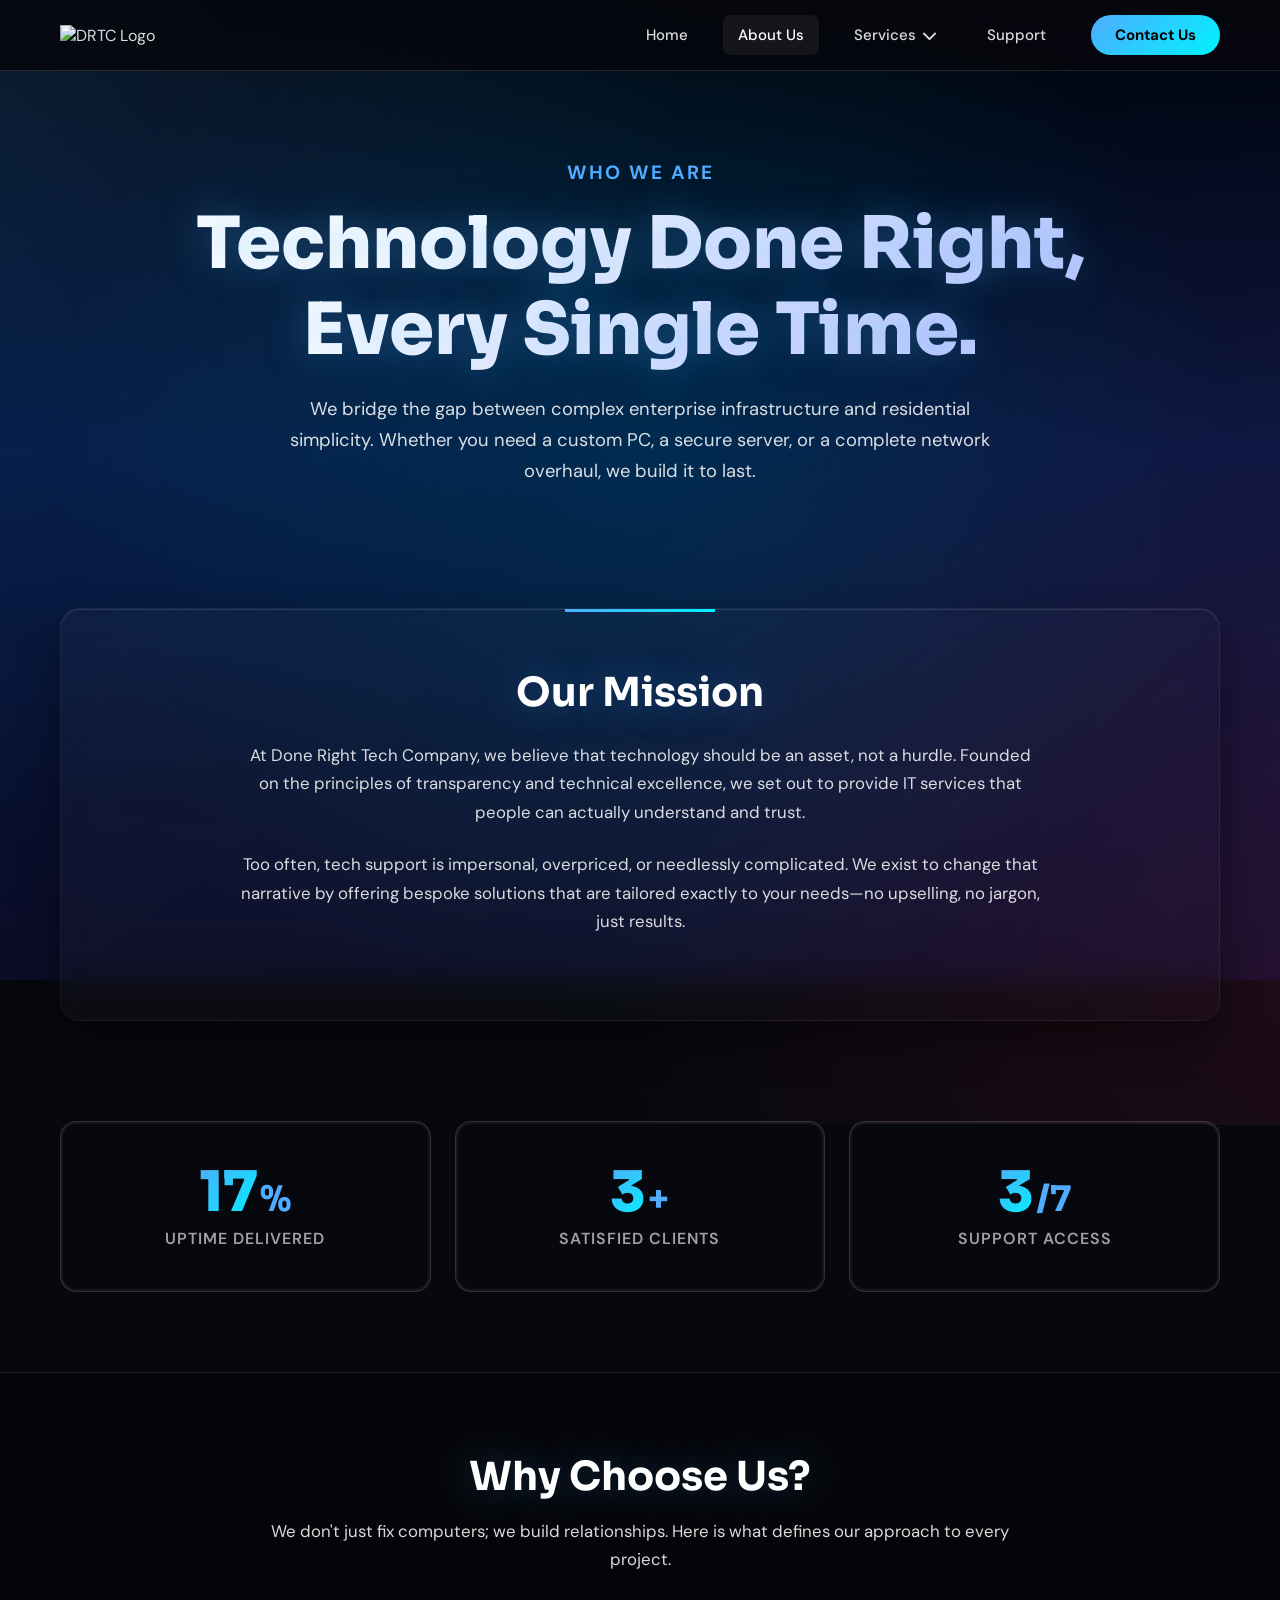
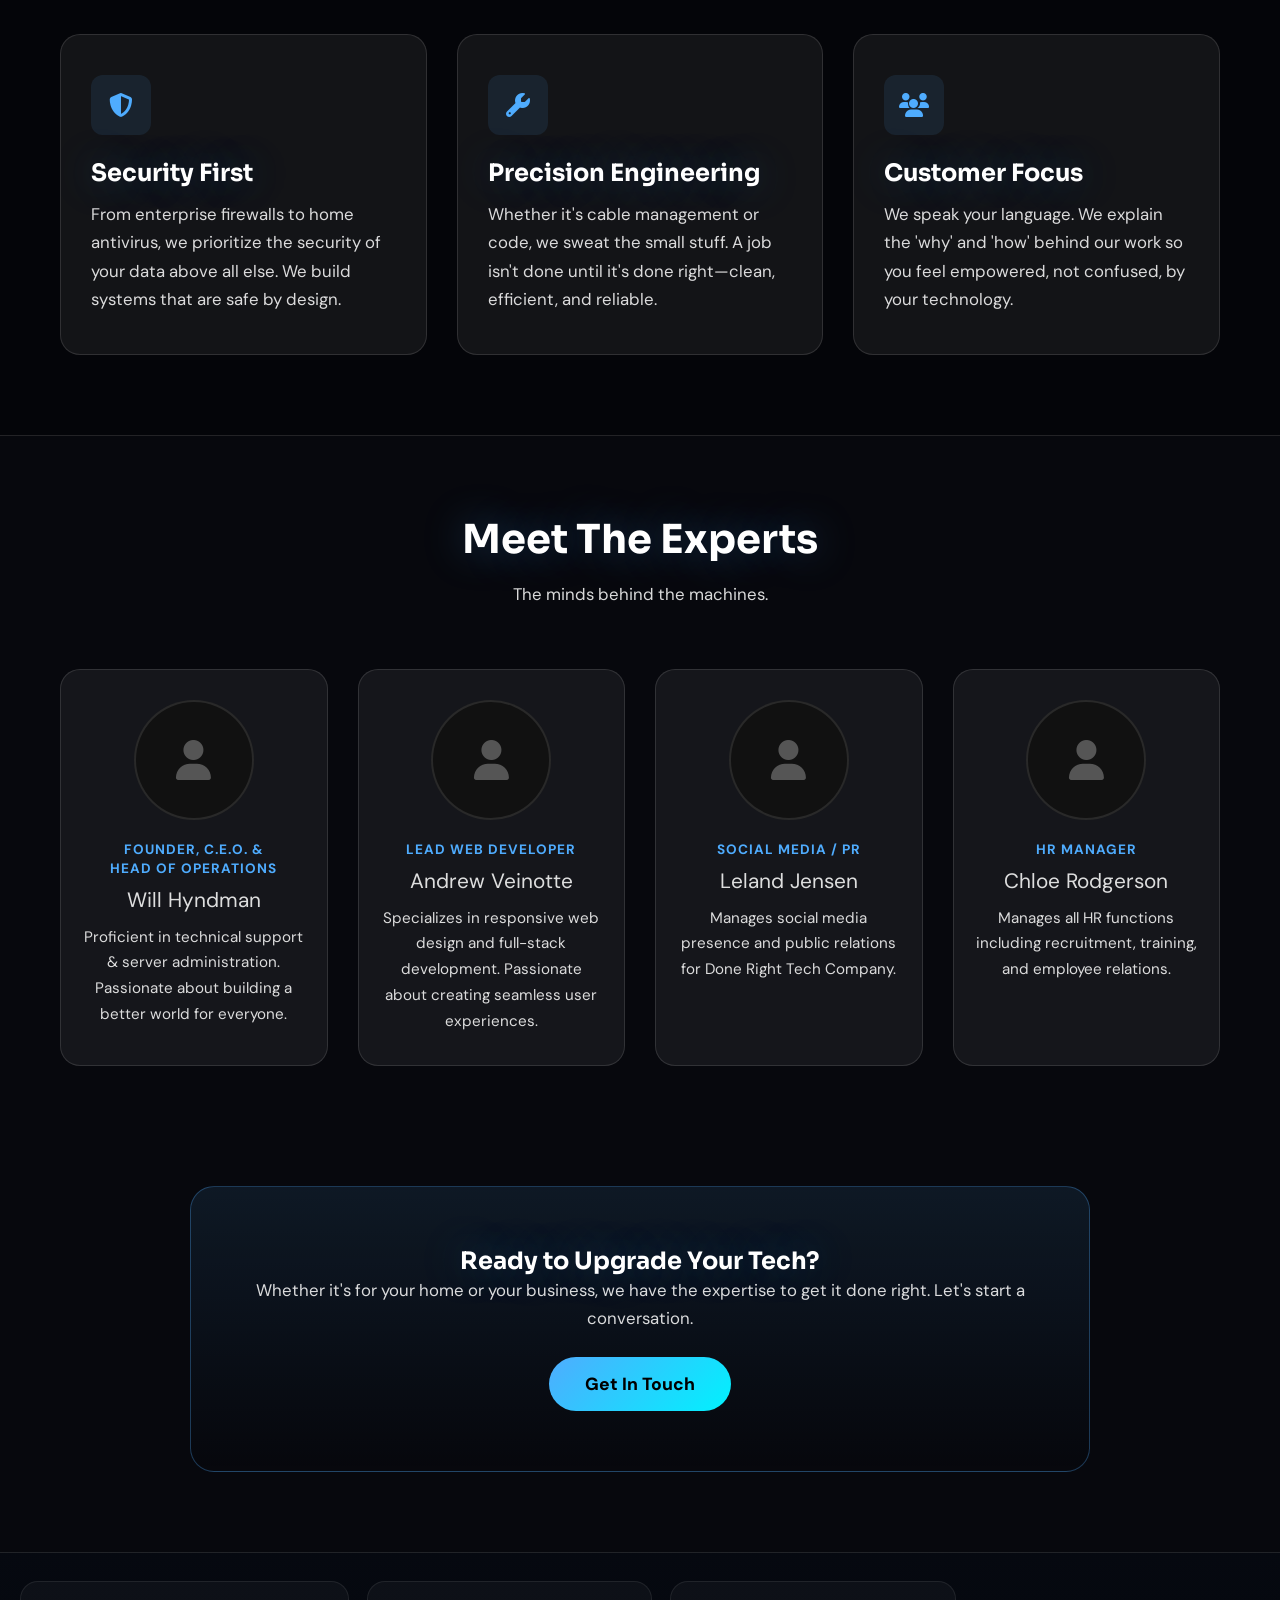
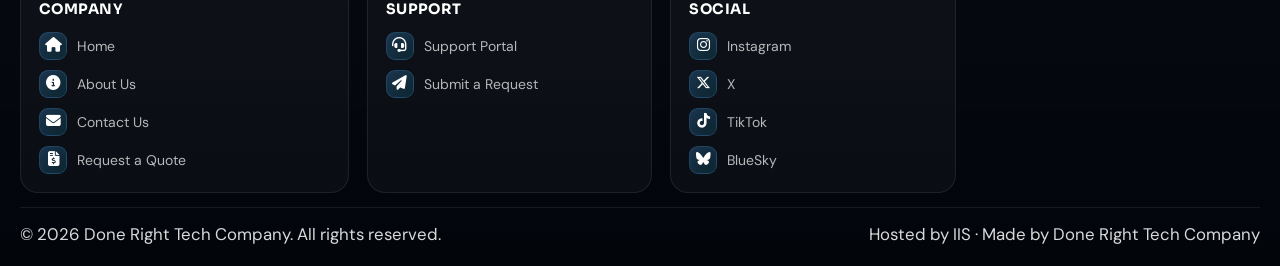
==== about.html @ a01935aa "Add files via upload" ====
<!DOCTYPE html>
<html lang="en">
<head>
    <meta charset="UTF-8">
    <meta name="viewport" content="width=device-width, initial-scale=1.0">
    <title>About Us | Done Right Tech Company</title>
    
    <!-- External Fonts & Icons -->
    <link href="https://fonts.googleapis.com/css2?family=DM+Sans:ital,opsz,wght@0,9..40,400;0,9..40,500;0,9..40,600;0,9..40,700;1,9..40,400&family=Sora:wght@400;500;600;700;800&display=swap" rel="stylesheet">
    <link rel="stylesheet" href="https://cdnjs.cloudflare.com/ajax/libs/font-awesome/6.7.2/css/all.min.css">

    <style>
        /* ========================================================
           CORE SITE STYLES
           ======================================================== */
        *, ::before, ::after { box-sizing: border-box; }
        * { border: 0; margin: 0; padding: 0; }

        body {
            -webkit-font-smoothing: antialiased;
            font-family: 'DM Sans', system-ui, -apple-system, Segoe UI, Roboto, Arial;
            font-optical-sizing: auto;
            background: #07080d;
            color: rgba(255, 255, 255, 0.86);
            min-height: 100vh;
            overflow-x: hidden;
            display: flex;
            flex-direction: column;
        }

        body::before {
            content: "";
            position: fixed;
            inset: -80px;
            background: linear-gradient(180deg, rgba(0,0,0,0.82) 0%, rgba(0,26,77,0.78) 50%, rgba(13,13,43,0.84) 100%);
            pointer-events: none;
            z-index: -1;
            transform: translateZ(0);
        }

        /* Ambient Background Orbs */
        body::after {
            content: ""; position: fixed; top: 50%; left: 50%; width: 150vw; height: 150vh;
            transform: translate(-50%, -50%);
            background: 
                radial-gradient(circle at 10% 20%, rgba(79, 172, 254, 0.15) 0%, transparent 40%),
                radial-gradient(circle at 90% 80%, rgba(255, 42, 95, 0.12) 0%, transparent 40%),
                radial-gradient(circle at 50% 50%, rgba(0, 242, 254, 0.1) 0%, transparent 50%);
            pointer-events: none; z-index: -1; animation: drift 20s infinite alternate linear; mix-blend-mode: screen;
        }

        @keyframes drift {
            0% { transform: translate(-50%, -50%) rotate(0deg) scale(1); }
            50% { transform: translate(-45%, -55%) rotate(10deg) scale(1.1); }
            100% { transform: translate(-55%, -45%) rotate(-10deg) scale(0.9); }
        }

        button, input, textarea, select { font-family: inherit; font-size: 100%; color: inherit; background: transparent; }
        a { color: inherit; text-decoration: none; }
        a:focus-visible, button:focus-visible { outline: 2px solid var(--primary); outline-offset: 3px; }
        
        .skip-link {
            position: absolute; top: -100px; left: 16px; z-index: 1000;
            padding: 12px 20px; background: var(--primary); color: #000;
            font-weight: 700; border-radius: 8px; transition: top 0.2s ease;
        }
        .skip-link:focus { top: 16px; }

        /* --- THEME VARIABLES --- */
        :root {
            --bg: #07080d;
            --panel: rgba(255, 255, 255, 0.06);
            --panel-hover: rgba(255, 255, 255, 0.12);
            --text: rgba(255, 255, 255, 0.86);
            --muted: rgba(255, 255, 255, 0.62);
            --border: rgba(255, 255, 255, 0.12);
            --shadow: 0 18px 50px rgba(0, 0, 0, 0.55);
            --primary: #4facfe;
            --primary-gradient: linear-gradient(135deg, #4facfe 0%, #00f2fe 100%);
        }

        /* ================= NEW NAVBAR (DESKTOP & MOBILE) ================= */
        .site-header {
            position: fixed; top: 0; left: 0; right: 0; z-index: 1000;
            background: rgba(7, 8, 13, 0.85);
            backdrop-filter: blur(16px); -webkit-backdrop-filter: blur(16px);
            border-bottom: 1px solid var(--border); transition: all 0.3s ease;
        }
        .site-header.scrolled { padding: 5px 0; background: rgba(7, 8, 13, 0.98); }
        
        .nav-container {
            max-width: 1200px; margin: 0 auto; padding: 15px 20px;
            display: flex; align-items: center; justify-content: space-between;
        }
        .nav-brand img { max-height: 45px; width: auto; display: block; }
        .main-nav { display: flex; align-items: center; gap: 30px; }
        .nav-list { display: flex; align-items: center; gap: 20px; list-style: none; margin: 0; padding: 0; }
        .nav-link {
            color: var(--text); font-weight: 500; font-size: 15px; display: flex; align-items: center; gap: 6px;
            padding: 10px 15px; border-radius: 8px; transition: all 0.2s ease; cursor: pointer;
        }
        .nav-link:hover, .nav-link.active { color: #fff; background: var(--panel); }

        /* Mega Menu Dropdown */
        .nav-item-dropdown { position: relative; }
        .dropdown-menu {
            position: absolute; top: 100%; left: 50%; transform: translateX(-50%) translateY(15px);
            background: #11141e; border: 1px solid var(--border); border-radius: 16px;
            box-shadow: var(--shadow); opacity: 0; visibility: hidden; transition: all 0.3s ease;
            pointer-events: none; padding: 24px; display: flex; gap: 40px; min-width: 600px;
        }
        .nav-item-dropdown::after { content: ''; position: absolute; top: 100%; left: 0; width: 100%; height: 20px; }
        .nav-item-dropdown:hover .dropdown-menu {
            opacity: 1; visibility: visible; transform: translateX(-50%) translateY(0); pointer-events: auto;
        }
        .mega-column h4 {
            color: var(--primary); font-family: 'Sora', sans-serif; font-size: 0.9rem;
            text-transform: uppercase; letter-spacing: 1px; margin-bottom: 15px; border-bottom: 1px solid var(--border); padding-bottom: 8px;
        }
        .mega-column a { display: block; color: var(--muted); font-size: 0.95rem; padding: 8px 0; transition: color 0.2s ease; }
        .mega-column a:hover { color: #fff; transform: translateX(3px); }

        .nav-btn {
            background: var(--primary-gradient); color: #000; padding: 10px 24px; border-radius: 50px;
            font-weight: 700; transition: transform 0.2s; border: none; display: inline-block; cursor: pointer; font-size: 15px;
        }
        .nav-btn:hover { transform: translateY(-2px); box-shadow: 0 8px 20px rgba(79, 172, 254, 0.3); color: #fff; }

        .mobile-toggle { display: none; background: none; border: none; color: #fff; font-size: 1.5rem; cursor: pointer; padding: 5px; }

        @media (max-width: 960px) {
            .mobile-toggle { display: block; }
            .main-nav {
                position: absolute; top: 100%; left: 0; width: 100%; background: #0b0d14; border-bottom: 1px solid var(--border);
                flex-direction: column; align-items: flex-start; padding: 20px; gap: 15px; opacity: 0; visibility: hidden;
                transform: translateY(-10px); transition: all 0.3s ease; box-shadow: 0 20px 40px rgba(0,0,0,0.8);
            }
            .main-nav.active { opacity: 1; visibility: visible; transform: translateY(0); }
            .nav-list { flex-direction: column; width: 100%; align-items: flex-start; gap: 10px; }
            .nav-list li { width: 100%; }
            .nav-link { width: 100%; justify-content: space-between; }
            .dropdown-menu {
                position: static; transform: none; width: 100%; min-width: auto; background: transparent; border: none;
                box-shadow: none; flex-direction: column; gap: 20px; padding: 10px 15px; display: none;
            }
            .nav-item-dropdown.mobile-open .dropdown-menu { display: flex; opacity: 1; visibility: visible; pointer-events: auto; }
            .nav-item-dropdown:hover .dropdown-menu { transform: none; }
            .mega-column h4 { margin-bottom: 10px; font-size: 0.85rem; }
            .nav-actions { width: 100%; display: flex; justify-content: center; margin-top: 10px; }
        }

        /* ================= ABOUT PAGE CONTENT ================= */
        .page-content { flex: 1; padding-top: 100px; display: flex; flex-direction: column; }
        .container { max-width: 1200px; margin: 0 auto; padding: 0 20px; width: 100%; }
        
        .reveal { opacity: 0; transform: translateY(40px); transition: all 0.8s cubic-bezier(0.5, 0, 0, 1); }
        .reveal.active { opacity: 1; transform: translateY(0); }
        .delay-100 { transition-delay: 100ms; }
        .delay-200 { transition-delay: 200ms; }
        .delay-300 { transition-delay: 300ms; }

        h1, h2, h3 { font-family: 'Sora', sans-serif; color: #fff; line-height: 1.2; text-shadow: 0 0 40px rgba(79, 172, 254, 0.35); }
        p { color: rgba(255, 255, 255, 0.85); line-height: 1.7; font-size: 1.05rem; }

        /* HERO */
        .about-hero { padding: 60px 0; text-align: center; position: relative; }
        .about-hero h1 {
            font-size: clamp(2.5rem, 6vw, 4.5rem); margin: 0 auto 20px;
            background: linear-gradient(135deg, #fff 30%, #a5b4fc 100%);
            -webkit-background-clip: text; -webkit-text-fill-color: transparent; font-weight: 800;
        }
        .about-hero .subtitle {
            font-size: clamp(1rem, 2vw, 1.2rem); color: var(--primary); text-transform: uppercase;
            letter-spacing: 2px; margin-bottom: 16px; font-weight: 700; display: block;
        }
        .about-hero p { max-width: 700px; margin: 0 auto; font-size: 1.15rem; }

        /* MISSION */
        .mission-section { padding: 60px 0; }
        .mission-box {
            background: linear-gradient(145deg, rgba(255, 255, 255, 0.03) 0%, rgba(255, 255, 255, 0.01) 100%);
            border: 1px solid rgba(255, 255, 255, 0.05); border-radius: 20px; padding: 60px 40px;
            text-align: center; position: relative; overflow: hidden; backdrop-filter: blur(16px);
            box-shadow: 0 20px 40px rgba(0, 0, 0, 0.4), inset 0 1px 0 rgba(255, 255, 255, 0.1);
        }
        .mission-box::before {
            content: ''; position: absolute; top: 0; left: 50%; transform: translateX(-50%);
            width: 150px; height: 3px; background: var(--primary-gradient);
        }
        .mission-box h2 { font-size: 2.5rem; margin-bottom: 24px; }
        .mission-box p { max-width: 800px; margin: 0 auto 24px; }

        /* STATS */
        .stats-section { padding: 40px 0 80px; }
        .stats-grid { display: grid; grid-template-columns: repeat(auto-fit, minmax(250px, 1fr)); gap: 24px; }
        .stat-card {
            background: var(--panel); border: 1px solid var(--border); border-radius: 16px;
            padding: 2px; position: relative; overflow: hidden; text-align: center;
        }
        .stat-card::before {
            content: ''; position: absolute; top: -50%; left: -50%; width: 200%; height: 200%;
            background: conic-gradient(transparent, rgba(79, 172, 254, 0.4), transparent 30%);
            animation: rotateGlow 6s linear infinite; opacity: 0; transition: opacity 0.3s;
        }
        .stat-card:hover::before { opacity: 1; }
        @keyframes rotateGlow { 100% { transform: rotate(1turn); } }
        .stat-inner {
            background: var(--bg); position: relative; border-radius: 14px; z-index: 1;
            padding: 40px 20px; display: flex; flex-direction: column; align-items: center; justify-content: center;
        }
        .stat-num-wrapper { display: flex; align-items: baseline; justify-content: center; gap: 2px; margin-bottom: 8px; }
        .stat-num {
            font-family: 'Sora', sans-serif; font-size: 3.5rem; font-weight: 800; line-height: 1;
            background: var(--primary-gradient); -webkit-background-clip: text; -webkit-text-fill-color: transparent;
        }
        .stat-suffix { font-family: 'Sora', sans-serif; font-size: 2.2rem; color: var(--primary); font-weight: 700; line-height: 1; }
        .stat-label { color: var(--muted); font-size: 1rem; font-weight: 600; text-transform: uppercase; letter-spacing: 1px; }

        /* VALUES */
        .values-section { padding: 80px 0; background: rgba(0,0,0,0.3); border-top: 1px solid var(--border); border-bottom: 1px solid var(--border); }
        .section-header { text-align: center; max-width: 800px; margin: 0 auto 60px; }
        .section-header h2 { font-size: 2.5rem; margin-bottom: 16px; }
        .values-grid { display: grid; grid-template-columns: repeat(auto-fit, minmax(300px, 1fr)); gap: 30px; }
        .value-card {
            background: var(--panel); border: 1px solid var(--border); border-radius: 20px;
            padding: 40px 30px; position: relative; overflow: hidden; transition: all 0.3s ease;
        }
        .value-card:hover {
            background: var(--panel-hover); transform: translateY(-5px);
            border-color: rgba(79, 172, 254, 0.3); box-shadow: 0 15px 35px rgba(79, 172, 254, 0.15);
        }
        .icon-box {
            width: 60px; height: 60px; background: rgba(79, 172, 254, 0.1); border-radius: 12px;
            display: flex; align-items: center; justify-content: center; margin-bottom: 24px; color: var(--primary); font-size: 24px;
        }
        .value-card h3 { font-size: 1.5rem; margin-bottom: 12px; }
        
        /* TEAM */
        .team-section { padding: 80px 0; }
        .team-grid { display: grid; grid-template-columns: repeat(auto-fit, minmax(250px, 1fr)); gap: 30px; }
        .team-card {
            background: var(--panel); border: 1px solid var(--border); border-radius: 20px;
            padding: 30px 20px; text-align: center; transition: all 0.3s ease;
        }
        .team-card:hover { transform: translateY(-5px); background: var(--panel-hover); border-color: rgba(255,255,255,0.2); }
        .team-img {
            width: 120px; height: 120px; border-radius: 50%; background: #111; margin: 0 auto 20px;
            display: flex; align-items: center; justify-content: center; font-size: 2.5rem; color: #555;
            border: 2px solid rgba(255,255,255,0.1);
        }
        .team-role { color: var(--primary); font-size: 0.85rem; text-transform: uppercase; letter-spacing: 1px; margin-bottom: 8px; font-weight: 700; line-height: 1.4; }
        .team-name { font-size: 1.3rem; margin-bottom: 12px; }
        .team-bio { font-size: 0.95rem; }

        /* CTA BOX */
        .cta-section { padding: 40px 0 80px; text-align: center; }
        .cta-box {
            background: linear-gradient(180deg, rgba(79, 172, 254, 0.1) 0%, rgba(0,0,0,0) 100%);
            border: 1px solid rgba(79, 172, 254, 0.3); border-radius: 24px; padding: 60px 20px; max-width: 900px; margin: auto;
        }
        .cta-btn {
            display: inline-block; margin-top: 24px; padding: 16px 36px; background: var(--primary-gradient);
            color: #000; font-weight: 800; border-radius: 50px; font-size: 1.1rem; transition: transform 0.2s, box-shadow 0.2s;
        }
        .cta-btn:hover { transform: translateY(-4px); box-shadow: 0 10px 25px rgba(79, 172, 254, 0.4); color: #fff; }
        /* ================= FOOTER (from index.html) ================= */
        .site-footer {
            margin-top: auto; padding: 28px 20px 18px; color: var(--muted); font-size: 14px;
            border-top: 1px solid var(--border); background: linear-gradient(180deg, rgba(6, 10, 18, 0.78), rgba(2, 5, 10, 0.94));
        }
        .footer-grid { max-width: 1320px; margin: auto; display: grid; grid-template-columns: minmax(0, 1.15fr) repeat(3, minmax(0, 1fr)); gap: 18px; align-items: stretch; }
        .footer-col {
            background: rgba(255, 255, 255, 0.035); border: 1px solid rgba(255, 255, 255, 0.08);
            border-radius: 18px; padding: 18px; display: flex; flex-direction: column; gap: 10px; transition: transform 0.4s, box-shadow 0.4s;
        }
        .footer-col:hover { transform: translateY(-4px); box-shadow: 0 10px 25px rgba(79, 172, 254, 0.15); border-color: rgba(79, 172, 254, 0.3); }
        .footer-col h4 { font-family: 'Sora', sans-serif; color: #fff; font-size: 0.9rem; margin-bottom: 4px; text-transform: uppercase; letter-spacing: 0.45px; }
        .footer-link-group { display: grid; gap: 10px; }

        .footer-link {
            display: inline-flex; align-items: center; gap: 10px; color: rgba(255, 255, 255, 0.7);
            transition: color 0.18s ease, transform 0.18s ease; text-decoration: none;
        }
        .footer-link i {
            width: 28px; height: 28px; display: inline-flex; align-items: center; justify-content: center;
            border-radius: 9px; background: linear-gradient(135deg, rgba(79, 172, 254, 0.22), rgba(0, 242, 254, 0.08));
            border: 1px solid rgba(79, 172, 254, 0.24); box-shadow: inset 0 0 18px rgba(79, 172, 254, 0.08); color: #fff; font-size: 0.92rem; flex-shrink: 0;
        }
        .footer-link:hover { color: #fff; transform: translateX(4px); }

        .footer-bottom {
            max-width: 1320px; margin: 14px auto 0; padding-top: 12px; display: flex; justify-content: space-between;
            gap: 12px; align-items: flex-end; color: var(--muted); font-size: 13px; border-top: 1px solid rgba(255, 255, 255, 0.08);
        }

        /* Mobile Adjustments */
        @media (max-width: 980px) { .footer-grid { grid-template-columns: repeat(2, minmax(0, 1fr)); } }
        @media (max-width: 640px) {
            .footer-grid { grid-template-columns: 1fr; }
            .footer-bottom { flex-direction: column; align-items: flex-start; text-align: left; }
        }

        
        @media (max-width: 768px) {
            .mission-box { padding: 40px 20px; }
            .about-hero h1 { font-size: 2.5rem; }
            
        }
    </style>
</head>
<body>

<a href="#main-content" class="skip-link">Skip to main content</a>

<!-- ================= NAVIGATION BAR ================= -->
<header class="site-header" id="siteHeader">
    <div class="nav-container">
        <a class="nav-brand" href="index.html">
            <!-- Static placeholder logo -->
            <img src="images/DRTC-Logo.png" onerror="this.onerror=null; this.src='https://placehold.co/380x100/07080d/4facfe?text=DRTC+Tech';" alt="DRTC Logo">
        </a>

        <button class="mobile-toggle" id="mobileToggle" aria-label="Toggle menu">
            <i class="fa-solid fa-bars"></i>
        </button>

        <nav class="main-nav" id="mainNav">
            <ul class="nav-list">
                <li><a class="nav-link" href="index.html">Home</a></li>
                <li><a class="nav-link active" href="about.html">About Us</a></li>
                
                <!-- Mega Menu Dropdown -->
                <li class="nav-item-dropdown">
                    <a class="nav-link" href="services.html" id="servicesToggle">
                        Services <i class="fa-solid fa-chevron-down"></i>
                    </a>
                    <div class="dropdown-menu">
                        <div class="mega-column">
                            <h4>Digital</h4>
                            <a href="services.html?open=web-development">Web Development</a>
                            <a href="services.html?open=infrastructure-hosting">Cloud Hosting</a>
                            <a href="services.html?open=server-configuration">Server Config</a>
                        </div>
                        <div class="mega-column">
                            <h4>Residential</h4>
                            <a href="services.html?open=pc-building">PC Building</a>
                            <a href="services.html?open=hardware-support">Hardware Repair</a>
                            <a href="services.html?open=software-support">Software Support</a>
                        </div>
                        <div class="mega-column">
                            <h4>Networking</h4>
                            <a href="services.html?open=enterprise-networking">Enterprise Networks</a>
                            <a href="services.html?open=home-networking">Home Networking</a>
                            <a href="services.html?open=voip-setup">VoIP Setup</a>
                        </div>
                    </div>
                </li>

                <li><a class="nav-link" href="support.html">Support</a></li>
            </ul>
            <div class="nav-actions">
                <a href="contact.html" class="nav-btn">Contact Us</a>
            </div>
        </nav>
    </div>
</header>

<!-- ================= MAIN CONTENT ================= -->
<main class="page-content" id="main-content">
    
    <!-- HERO -->
    <section class="about-hero reveal">
        <div class="container">
            <span class="subtitle reveal delay-100">Who We Are</span>
            <h1 class="reveal delay-200">Technology Done Right,<br>Every Single Time.</h1>
            <p class="reveal delay-300">
                We bridge the gap between complex enterprise infrastructure and residential simplicity. 
                Whether you need a custom PC, a secure server, or a complete network overhaul, we build it to last.
            </p>
        </div>
    </section>

    <!-- MISSION -->
    <section class="mission-section reveal">
        <div class="container">
            <div class="mission-box">
                <h2>Our Mission</h2>
                <p>
                    At Done Right Tech Company, we believe that technology should be an asset, not a hurdle. Founded on the principles of transparency and technical excellence, we set out to provide IT services that people can actually understand and trust.
                </p>
                <p>
                    Too often, tech support is impersonal, overpriced, or needlessly complicated. We exist to change that narrative by offering bespoke solutions that are tailored exactly to your needs—no upselling, no jargon, just results.
                </p>
            </div>
        </div>
    </section>

    <!-- STATS -->
    <section class="stats-section reveal">
        <div class="container">
            <div class="stats-grid">
                <div class="stat-card">
                    <div class="stat-inner">
                        <div class="stat-num-wrapper">
                            <div class="stat-num" data-target="99">0</div><span class="stat-suffix">%</span>
                        </div>
                        <div class="stat-label">Uptime Delivered</div>
                    </div>
                </div>
                <div class="stat-card reveal delay-100">
                    <div class="stat-inner">
                        <div class="stat-num-wrapper">
                            <div class="stat-num" data-target="15">0</div><span class="stat-suffix">+</span>
                        </div>
                        <div class="stat-label">Satisfied Clients</div>
                    </div>
                </div>
                <div class="stat-card reveal delay-200">
                    <div class="stat-inner">
                        <div class="stat-num-wrapper">
                            <div class="stat-num" data-target="14">0</div><span class="stat-suffix">/7</span>
                        </div>
                        <div class="stat-label">Support Access</div>
                    </div>
                </div>
            </div>
        </div>
    </section>

    <!-- VALUES -->
    <section class="values-section">
        <div class="container">
            <div class="section-header reveal">
                <h2>Why Choose Us?</h2>
                <p>We don't just fix computers; we build relationships. Here is what defines our approach to every project.</p>
            </div>
            
            <div class="values-grid">
                <div class="value-card reveal delay-100">
                    <div class="icon-box"><i class="fa-solid fa-shield-halved"></i></div>
                    <h3>Security First</h3>
                    <p>From enterprise firewalls to home antivirus, we prioritize the security of your data above all else. We build systems that are safe by design.</p>
                </div>

                <div class="value-card reveal delay-200">
                    <div class="icon-box"><i class="fa-solid fa-wrench"></i></div>
                    <h3>Precision Engineering</h3>
                    <p>Whether it's cable management or code, we sweat the small stuff. A job isn't done until it's done right—clean, efficient, and reliable.</p>
                </div>

                <div class="value-card reveal delay-300">
                    <div class="icon-box"><i class="fa-solid fa-users"></i></div>
                    <h3>Customer Focus</h3>
                    <p>We speak your language. We explain the 'why' and 'how' behind our work so you feel empowered, not confused, by your technology.</p>
                </div>
            </div>
        </div>
    </section>

    <!-- TEAM -->
    <section class="team-section">
        <div class="container">
            <div class="section-header reveal">
                <h2>Meet The Experts</h2>
                <p>The minds behind the machines.</p>
            </div>
            
            <div class="team-grid">
                <!-- Team Member 1 -->
                <div class="team-card reveal delay-100">
                    <div class="team-img"><i class="fa-solid fa-user"></i></div>
                    <div class="team-role">Founder, C.E.O. &<br>Head of Operations</div>
                    <div class="team-name">Will Hyndman</div>
                    <p class="team-bio">Proficient in technical support & server administration. Passionate about building a better world for everyone.</p>
                </div>

                <!-- Team Member 2 -->
                <div class="team-card reveal delay-200">
                    <div class="team-img"><i class="fa-solid fa-user"></i></div>
                    <div class="team-role">Lead Web Developer</div>
                    <div class="team-name">Andrew Veinotte</div>
                    <p class="team-bio">Specializes in responsive web design and full-stack development. Passionate about creating seamless user experiences.</p>
                </div>

                <!-- Team Member 3 -->
                <div class="team-card reveal delay-300">
                    <div class="team-img"><i class="fa-solid fa-user"></i></div>
                    <div class="team-role">Social Media / PR</div>
                    <div class="team-name">Leland Jensen</div>
                    <p class="team-bio">Manages social media presence and public relations for Done Right Tech Company.</p>
                </div>

                <!-- Team Member 4 -->
                <div class="team-card reveal delay-100">
                    <div class="team-img"><i class="fa-solid fa-user"></i></div>
                    <div class="team-role">HR Manager</div>
                    <div class="team-name">Chloe Rodgerson</div>
                    <p class="team-bio">Manages all HR functions including recruitment, training, and employee relations.</p>
                </div>
            </div>
        </div>
    </section>

    <!-- CTA -->
    <section class="cta-section reveal">
        <div class="container">
            <div class="cta-box">
                <h2>Ready to Upgrade Your Tech?</h2>
                <p>Whether it's for your home or your business, we have the expertise to get it done right. Let's start a conversation.</p>
                <a href="contact.html" class="cta-btn">Get In Touch</a>
            </div>
        </div>
    </section>

</main>

<!-- ================= FOOTER ================= -->
<footer class="site-footer">
    <div class="footer-grid">
        <div class="footer-col">
            <h4>Company</h4>
            <div class="footer-link-group">
                <a href="index.html" class="footer-link"><i class="fa-solid fa-house"></i> Home</a>
                <a href="about.html" class="footer-link"><i class="fa-solid fa-circle-info"></i> About Us</a>
                <a href="contact.html" class="footer-link"><i class="fa-solid fa-envelope"></i> Contact Us</a>
                <a href="quote.html" class="footer-link"><i class="fa-solid fa-file-invoice-dollar"></i> Request a Quote</a>
            </div>
        </div>

        <div class="footer-col">
            <h4>Support</h4>
            <div class="footer-link-group">
                <a href="support.html" class="footer-link"><i class="fa-solid fa-headset"></i> Support Portal</a>
                <a href="quote.html" class="footer-link"><i class="fa-solid fa-paper-plane"></i> Submit a Request</a>
            </div>
        </div>

        <div class="footer-col">
            <h4>Social</h4>
            <div class="footer-link-group">
                <a href="https://www.instagram.com/donerighttechco" target="_blank" rel="noopener" class="footer-link"><i class="fa-brands fa-instagram"></i> Instagram</a>
                <a href="https://x.com/donerighttechco" target="_blank" rel="noopener" class="footer-link"><i class="fa-brands fa-x-twitter"></i> X</a>
                <a href="https://www.tiktok.com/@donerighttechco" target="_blank" rel="noopener" class="footer-link"><i class="fa-brands fa-tiktok"></i> TikTok</a>
                <a href="https://bsky.app/profile/done-righttechco.bsky.social" target="_blank" rel="noopener" class="footer-link"><i class="fa-brands fa-bluesky"></i> BlueSky</a>
            </div>
        </div>
    </div>
    
    <div class="footer-bottom">
        <p class="footer-copy">&copy; 2026 Done Right Tech Company. All rights reserved.</p>
        <p class="footer-note">Hosted by IIS &middot; Made by Done Right Tech Company</p>
    </div>
</footer>

<script>
    // =========================================
    // UI LOGIC (Navbar, Scrolls, Stats)
    // =========================================

    // 1. NAVBAR LOGIC
    (() => {
        const header = document.getElementById("siteHeader");
        const mobileToggle = document.getElementById("mobileToggle");
        const mainNav = document.getElementById("mainNav");
        const servicesToggle = document.getElementById("servicesToggle");
        const dropdownParent = servicesToggle.parentElement;

        window.addEventListener("scroll", () => {
            if (window.scrollY > 20) header.classList.add("scrolled");
            else header.classList.remove("scrolled");
        });

        mobileToggle.addEventListener("click", (e) => {
            e.stopPropagation();
            mainNav.classList.toggle("active");
            const icon = mobileToggle.querySelector('i');
            if (mainNav.classList.contains('active')) {
                icon.classList.remove('fa-bars');
                icon.classList.add('fa-xmark');
            } else {
                icon.classList.remove('fa-xmark');
                icon.classList.add('fa-bars');
            }
        });

        servicesToggle.addEventListener("click", (e) => {
            if (window.innerWidth <= 960) {
                e.preventDefault();
                dropdownParent.classList.toggle("mobile-open");
            }
        });

        document.addEventListener("click", (e) => {
            if (!header.contains(e.target) && mainNav.classList.contains("active")) {
                mainNav.classList.remove("active");
                mobileToggle.querySelector('i').classList.replace('fa-xmark', 'fa-bars');
                dropdownParent.classList.remove("mobile-open");
            }
        });
    })();

    // 2. SCROLL REVEALS & STATS COUNTER
    (() => {
        const observerOptions = { threshold: 0.1, rootMargin: "0px 0px -50px 0px" };
        
        const observer = new IntersectionObserver((entries) => {
            entries.forEach(entry => {
                if (entry.isIntersecting) {
                    entry.target.classList.add('active');
                    
                    // Stat Counters
                    const counters = entry.target.querySelectorAll('.stat-num');
                    counters.forEach(counter => {
                        if (!counter.classList.contains('counted')) {
                            counter.classList.add('counted');
                            const target = +counter.getAttribute('data-target');
                            const duration = 2000;
                            const step = target / (duration / 16);
                            let current = 0;
                            
                            const updateCounter = () => {
                                current += step;
                                if (current < target) {
                                    counter.innerText = Math.ceil(current);
                                    requestAnimationFrame(updateCounter);
                                } else {
                                    counter.innerText = target;
                                }
                            };
                            updateCounter();
                        }
                    });
                    observer.unobserve(entry.target);
                }
            });
        }, observerOptions);

        document.querySelectorAll('.reveal').forEach(el => observer.observe(el));
    })();
</script>

</body>
</html>
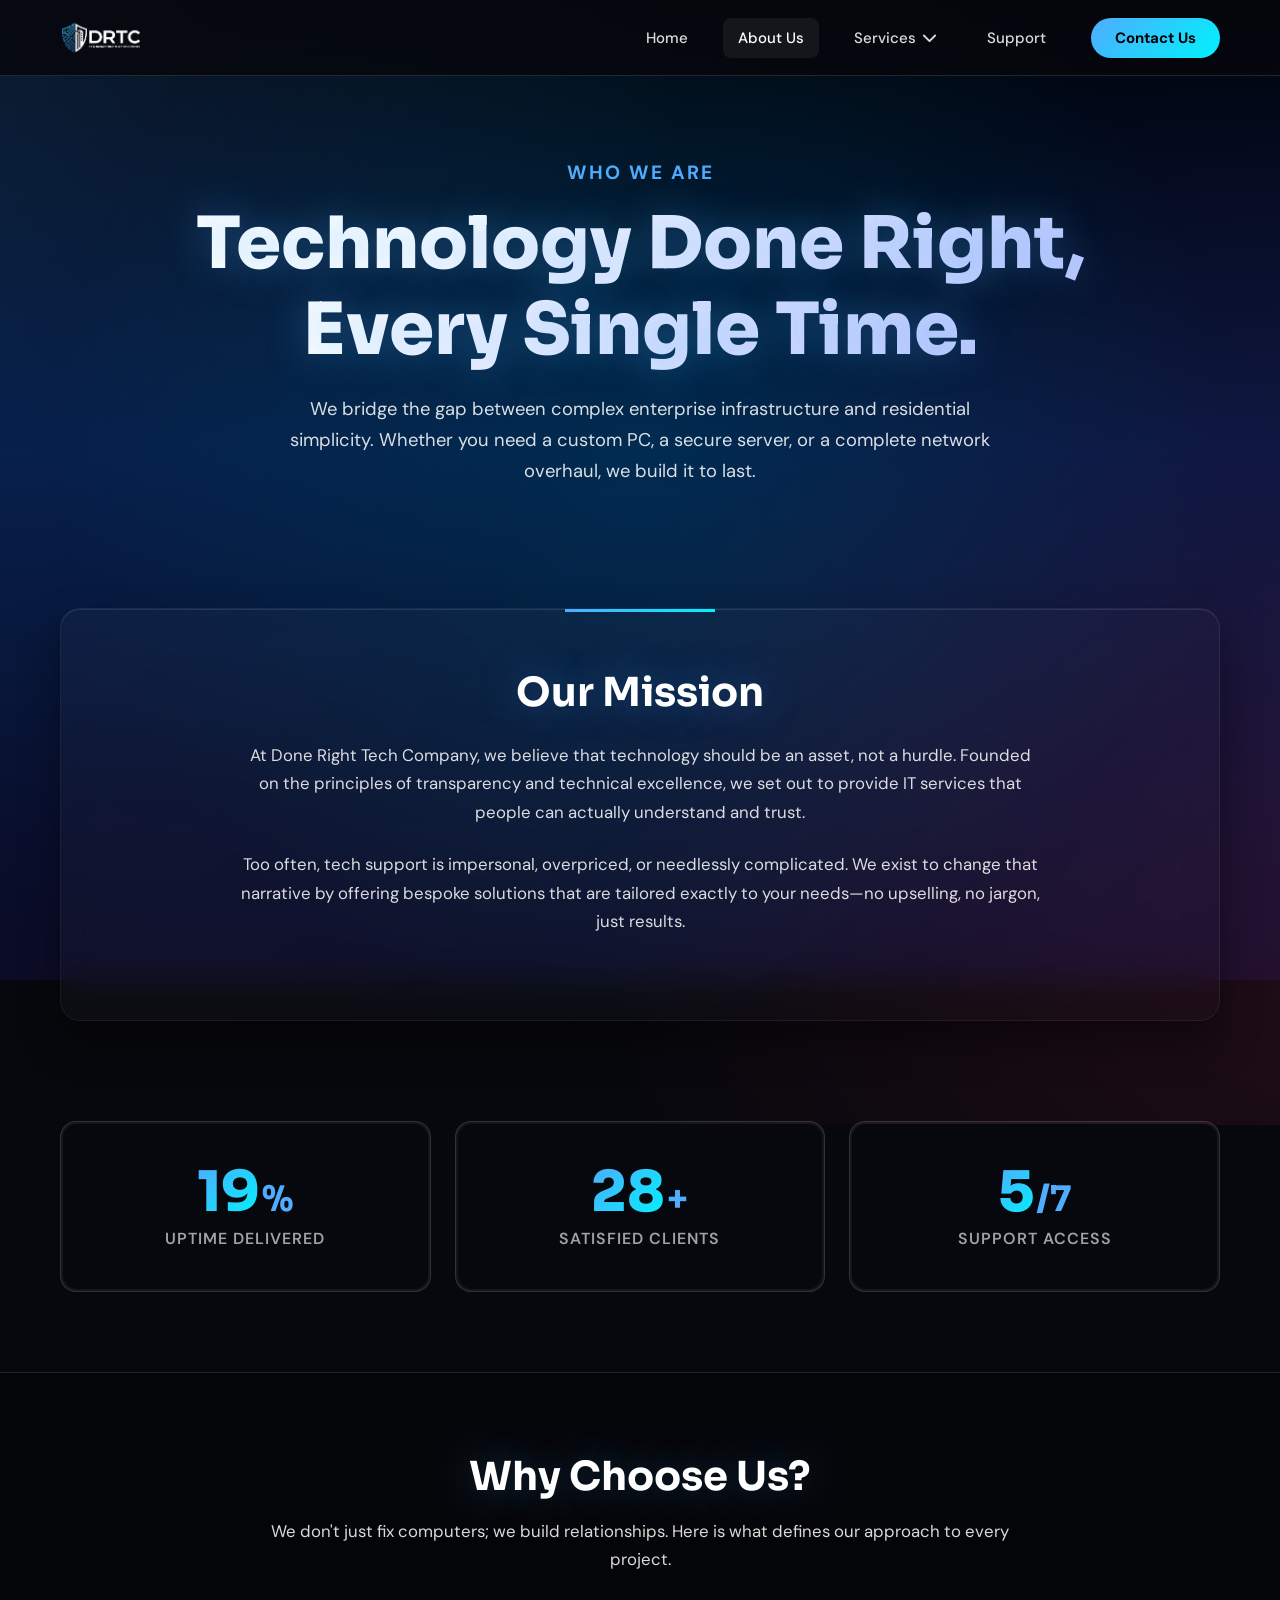
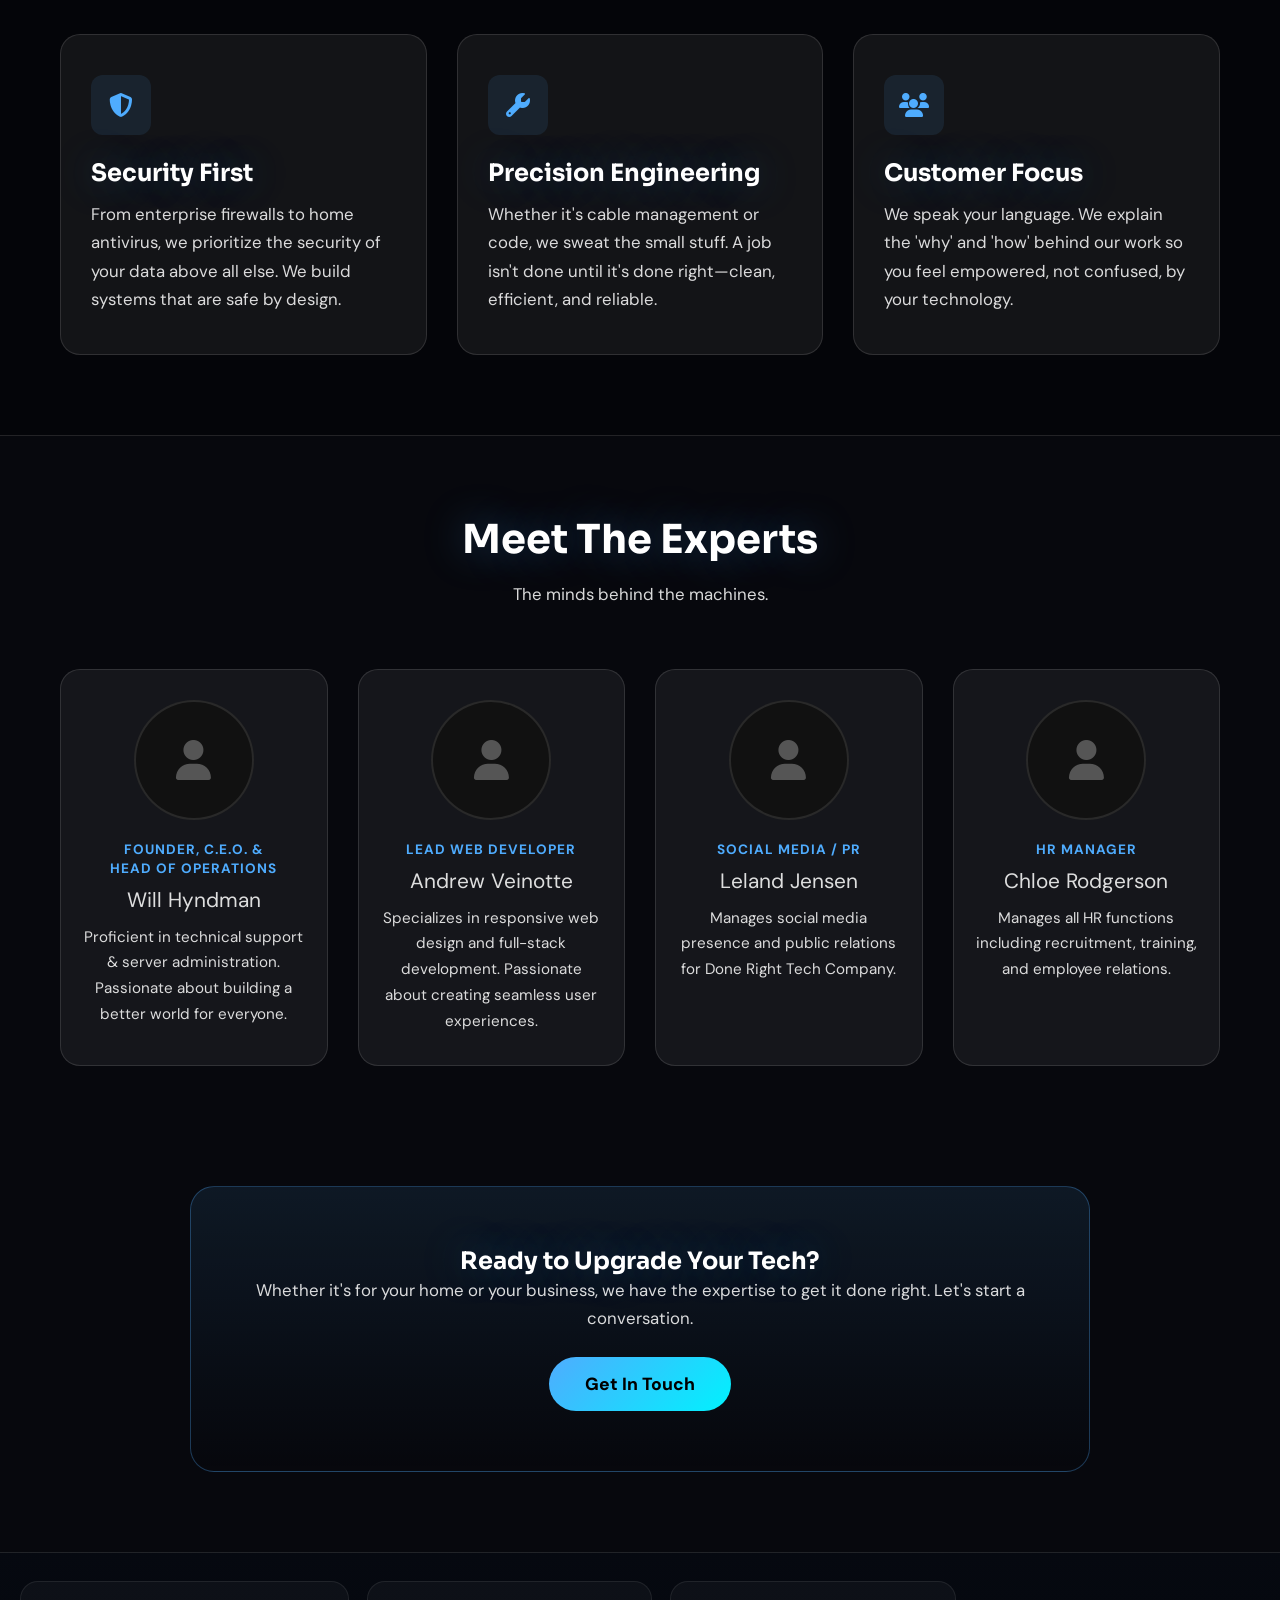
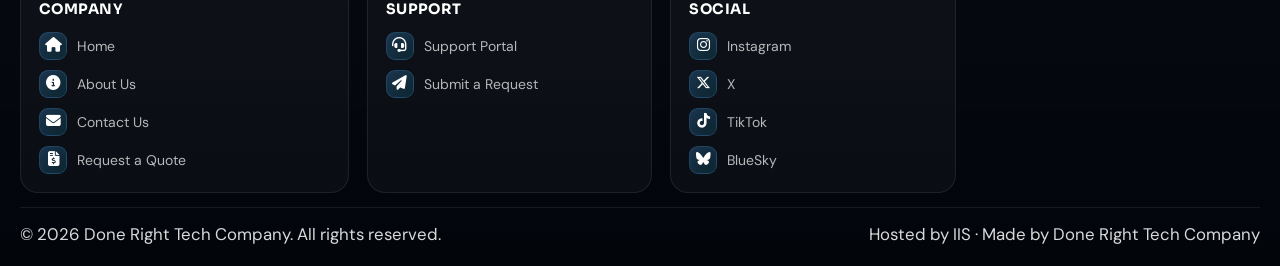
==== commit 77546987: "Update about.html" ====
--- a/about.html
+++ b/about.html
@@ -410,7 +410,7 @@
                 <div class="stat-card reveal delay-100">
                     <div class="stat-inner">
                         <div class="stat-num-wrapper">
-                            <div class="stat-num" data-target="15">0</div><span class="stat-suffix">+</span>
+                            <div class="stat-num" data-target="150">0</div><span class="stat-suffix">+</span>
                         </div>
                         <div class="stat-label">Satisfied Clients</div>
                     </div>
@@ -418,7 +418,7 @@
                 <div class="stat-card reveal delay-200">
                     <div class="stat-inner">
                         <div class="stat-num-wrapper">
-                            <div class="stat-num" data-target="14">0</div><span class="stat-suffix">/7</span>
+                            <div class="stat-num" data-target="24">0</div><span class="stat-suffix">/7</span>
                         </div>
                         <div class="stat-label">Support Access</div>
                     </div>
@@ -640,4 +640,4 @@
 </script>
 
 </body>
-</html>+</html>
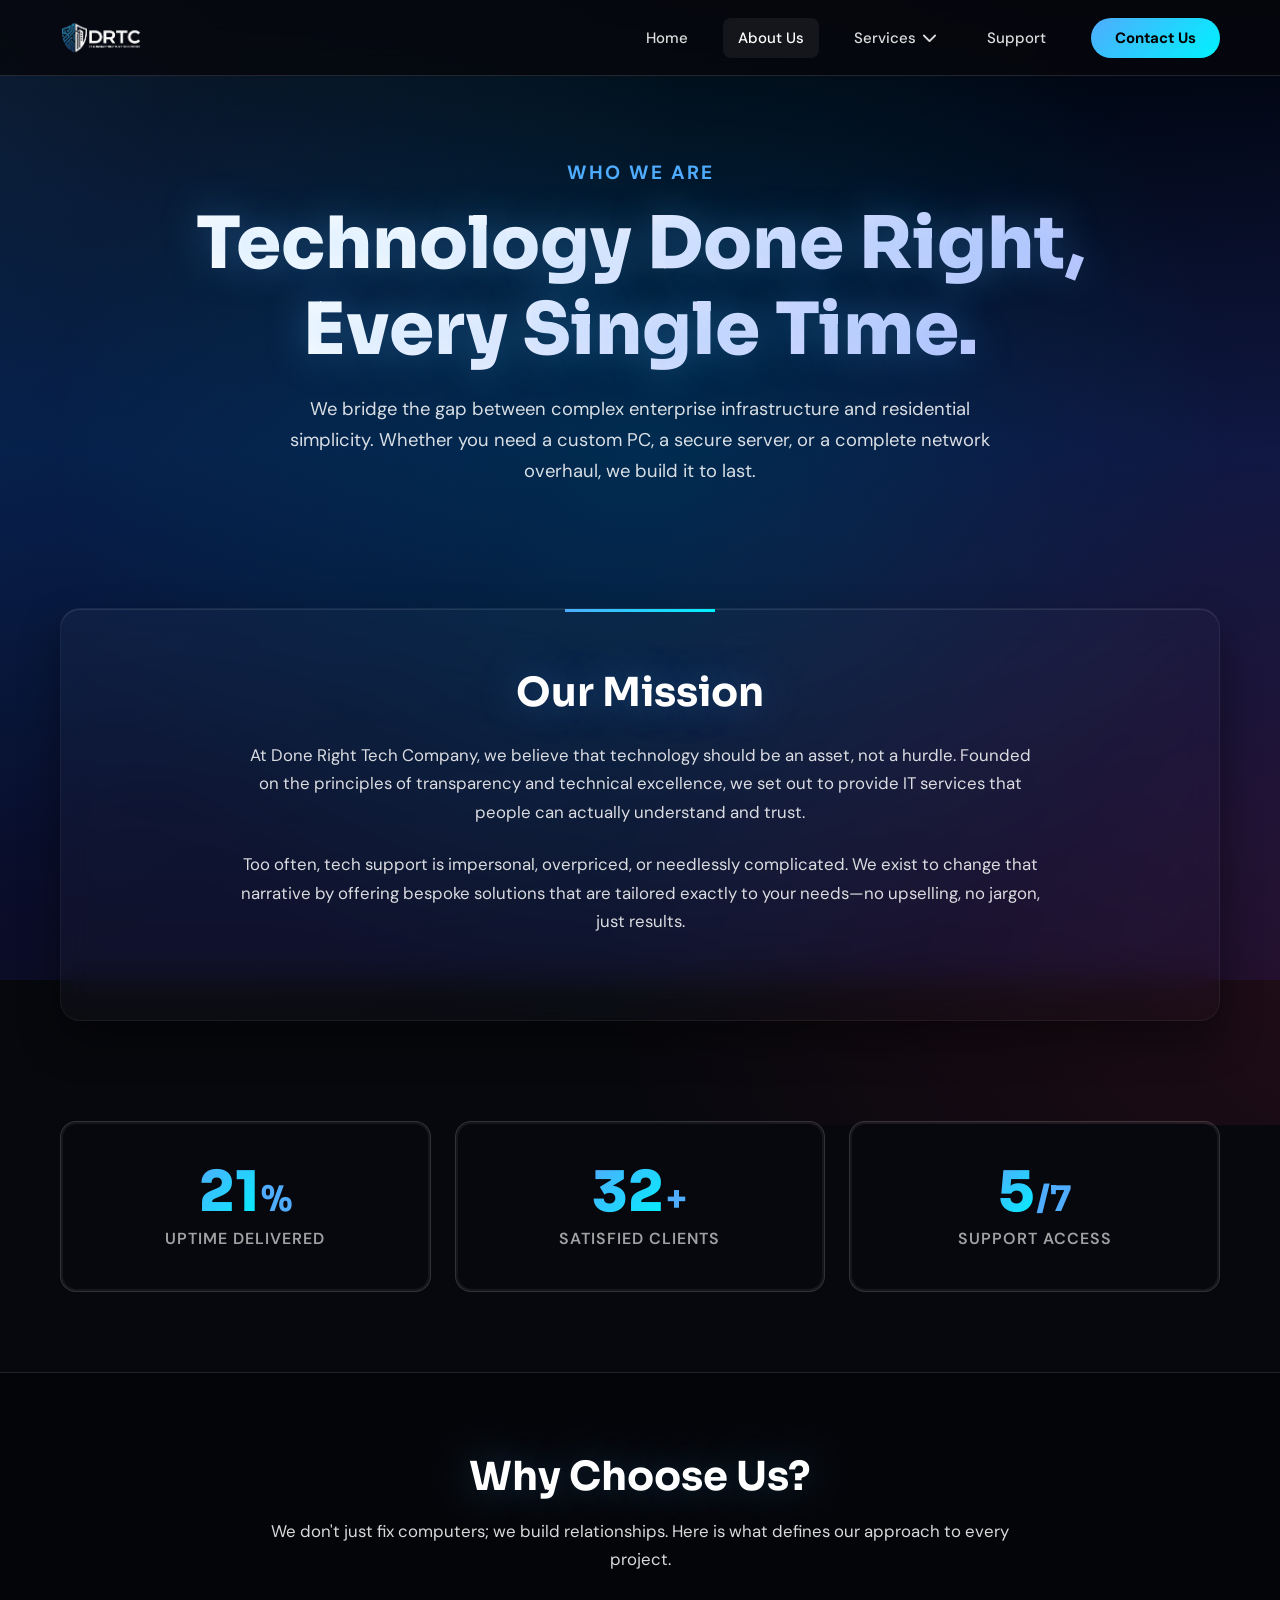
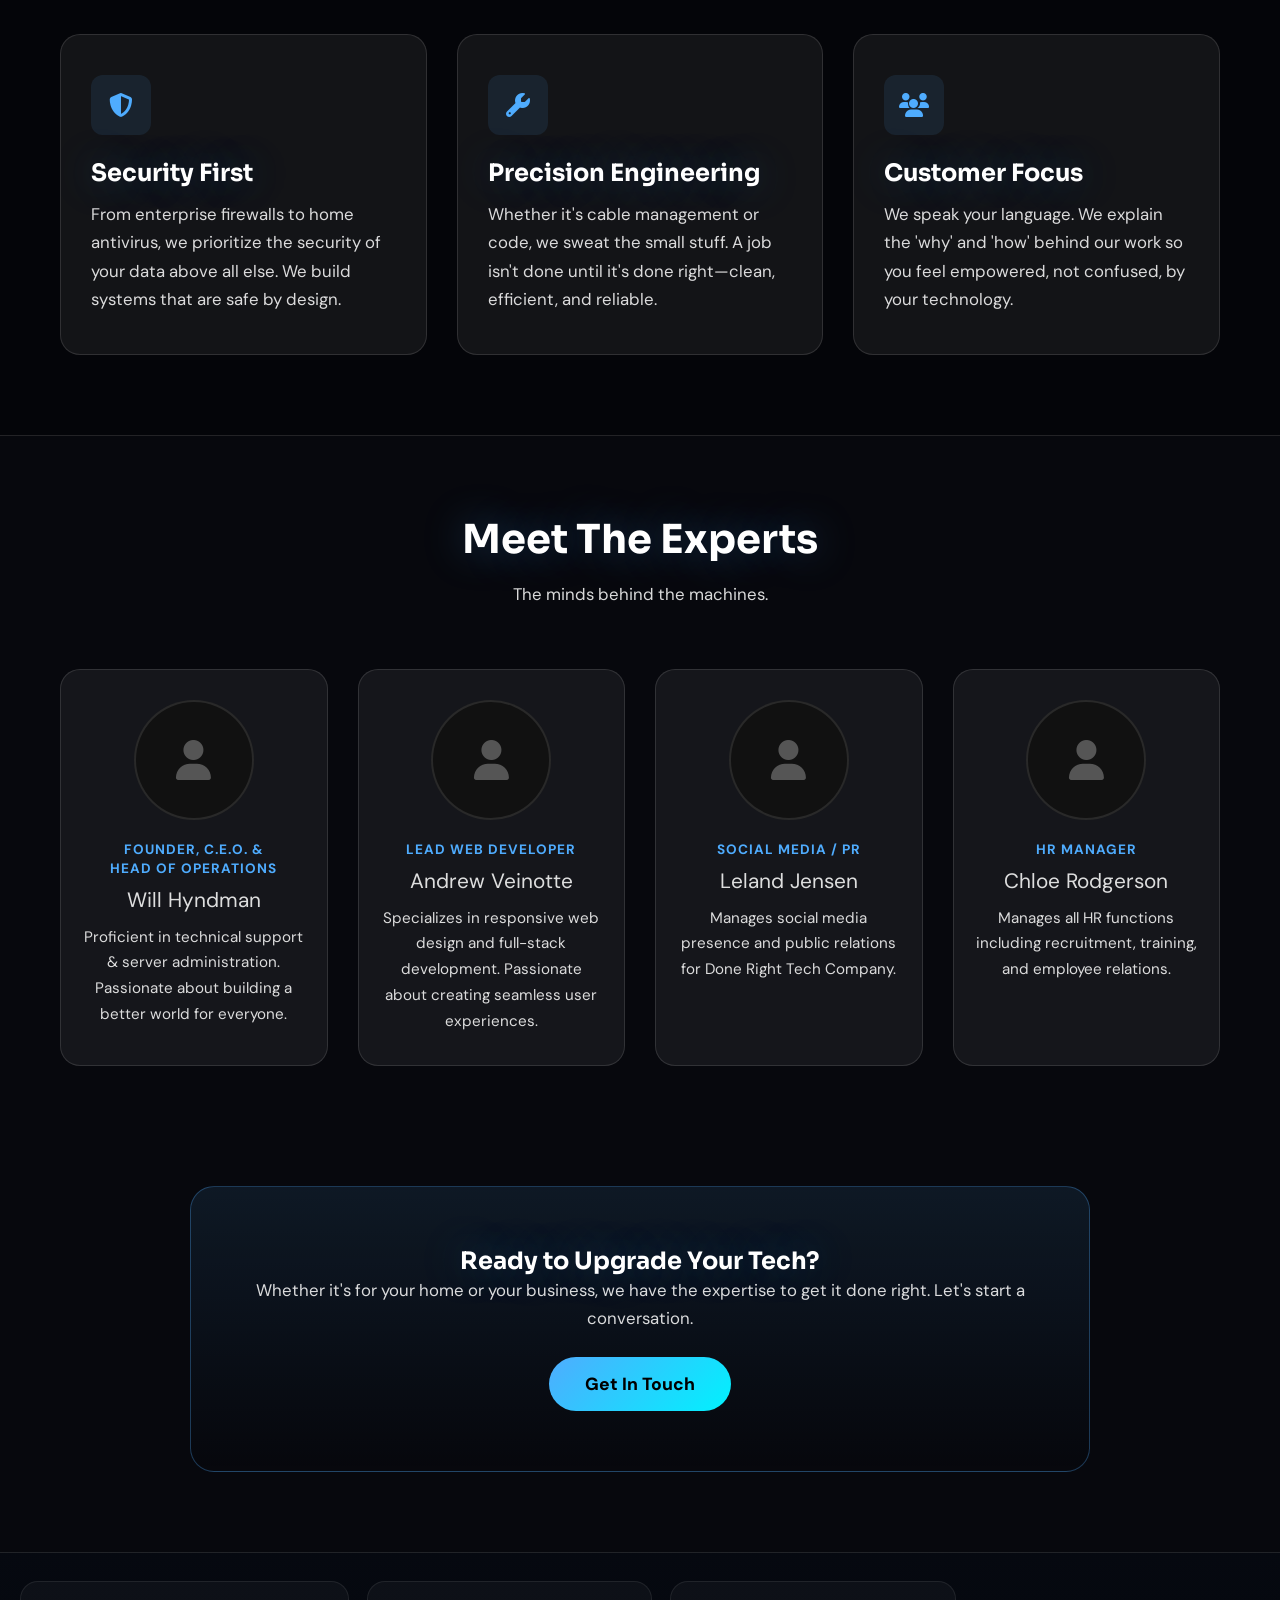
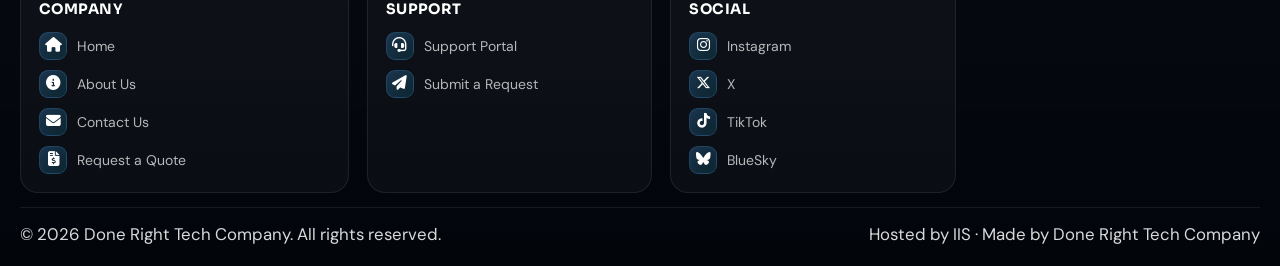
==== commit 73b09802: "Update about.html" ====
--- a/about.html
+++ b/about.html
@@ -4,6 +4,7 @@
     <meta charset="UTF-8">
     <meta name="viewport" content="width=device-width, initial-scale=1.0">
     <title>About Us | Done Right Tech Company</title>
+    <link rel="icon" type="image/x-icon" href="/images/favicon.png">
     
     <!-- External Fonts & Icons -->
     <link href="https://fonts.googleapis.com/css2?family=DM+Sans:ital,opsz,wght@0,9..40,400;0,9..40,500;0,9..40,600;0,9..40,700;1,9..40,400&family=Sora:wght@400;500;600;700;800&display=swap" rel="stylesheet">
